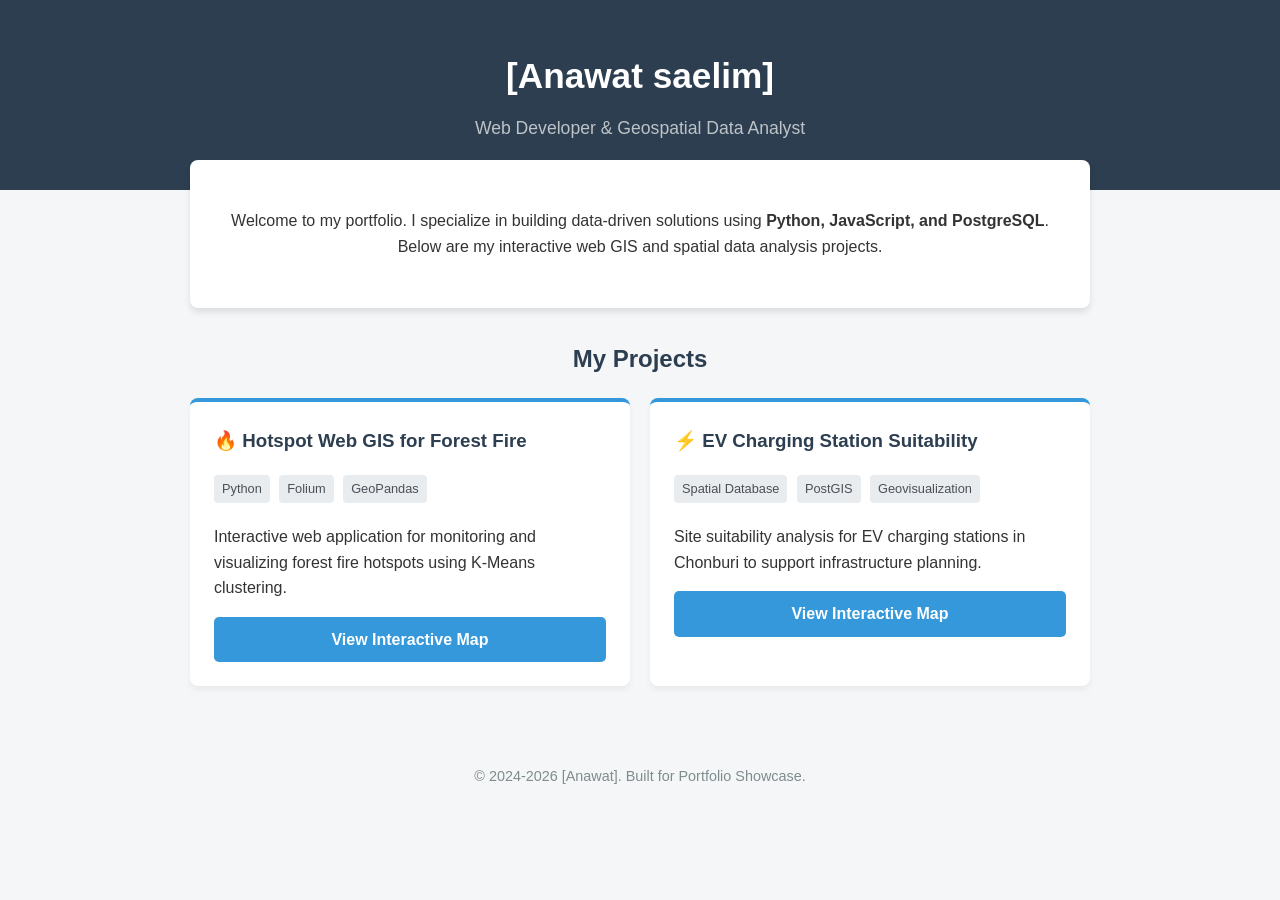
==== index.html @ 367f0023 "Update index.html" ====
<!DOCTYPE html>
<html lang="en">
<head>
    <meta charset="UTF-8">
    <meta name="viewport" content="width=device-width, initial-scale=1.0">
    <title>My Portfolio - GIS & Web Developer</title>
    <style>
        :root {
            --primary: #2c3e50;
            --secondary: #3498db;
            --bg-color: #f4f6f8;
            --text-color: #333;
        }
        body {
            font-family: 'Segoe UI', Tahoma, Geneva, Verdana, sans-serif;
            background-color: var(--bg-color);
            color: var(--text-color);
            margin: 0;
            padding: 0;
            line-height: 1.6;
        }
        header {
            background-color: var(--primary);
            color: white;
            text-align: center;
            padding: 3rem 1rem;
        }
        header h1 { margin: 0; font-size: 2.2rem; }
        header p { margin: 10px 0 0; font-size: 1.1rem; color: #bdc3c7; }
        .container {
            max-width: 900px;
            margin: -30px auto 2rem;
            padding: 0 1rem;
        }
        .profile-card {
            background: white;
            padding: 2rem;
            border-radius: 8px;
            box-shadow: 0 4px 6px rgba(0,0,0,0.1);
            text-align: center;
            margin-bottom: 2rem;
        }
        h2 { text-align: center; color: var(--primary); }
        .projects-grid {
            display: grid;
            grid-template-columns: repeat(auto-fit, minmax(300px, 1fr));
            gap: 20px;
        }
        .project-card {
            background: white;
            border-radius: 8px;
            padding: 1.5rem;
            box-shadow: 0 4px 6px rgba(0,0,0,0.05);
            transition: transform 0.3s ease;
            border-top: 4px solid var(--secondary);
        }
        .project-card:hover {
            transform: translateY(-5px);
            box-shadow: 0 8px 15px rgba(0,0,0,0.1);
        }
        .project-card h3 { margin-top: 0; color: var(--primary); }
        .tags { margin: 10px 0 15px; }
        .tag {
            background: #e9ecef;
            padding: 4px 8px;
            border-radius: 4px;
            font-size: 0.8rem;
            margin-right: 5px;
            color: #495057;
            display: inline-block;
            margin-bottom: 5px;
        }
        .btn {
            display: block;
            text-align: center;
            padding: 10px 20px;
            background-color: var(--secondary);
            color: white;
            text-decoration: none;
            border-radius: 5px;
            font-weight: bold;
            transition: background 0.3s;
        }
        .btn:hover { background-color: #2980b9; }
        footer {
            text-align: center;
            padding: 2rem;
            color: #7f8c8d;
            font-size: 0.9rem;
        }
    </style>
</head>
<body>

    <header>
        <h1>[Anawat saelim]</h1>
        <p>Web Developer & Geospatial Data Analyst</p>
    </header>

    <div class="container">
        <div class="profile-card">
            <p>Welcome to my portfolio. I specialize in building data-driven solutions using <strong>Python, JavaScript, and PostgreSQL</strong>. Below are my interactive web GIS and spatial data analysis projects.</p>
        </div>

        <h2>My Projects</h2>
        
        <div class="projects-grid">
            
            <div class="project-card">
                <h3>🔥 Hotspot Web GIS for Forest Fire</h3>
                <div class="tags">
                    <span class="tag">Python</span>
                    <span class="tag">Folium</span>
                    <span class="tag">GeoPandas</span>
                </div>
                <p>Interactive web application for monitoring and visualizing forest fire hotspots using K-Means clustering.</p>
                <a href="Fire_Forest/index.html" class="btn">View Interactive Map</a>
            </div>

            <div class="project-card">
                <h3>⚡ EV Charging Station Suitability</h3>
                <div class="tags">
                    <span class="tag">Spatial Database</span>
                    <span class="tag">PostGIS</span>
                    <span class="tag">Geovisualization</span>
                </div>
                <p>Site suitability analysis for EV charging stations in Chonburi to support infrastructure planning.</p>
                <a href="EV_Station/index.html" class="btn">View Interactive Map</a>
            </div>

        </div>
    </div>

    <footer>
        <p>&copy; 2024-2026 [Anawat]. Built for Portfolio Showcase.</p>
    </footer>

</body>
</html>
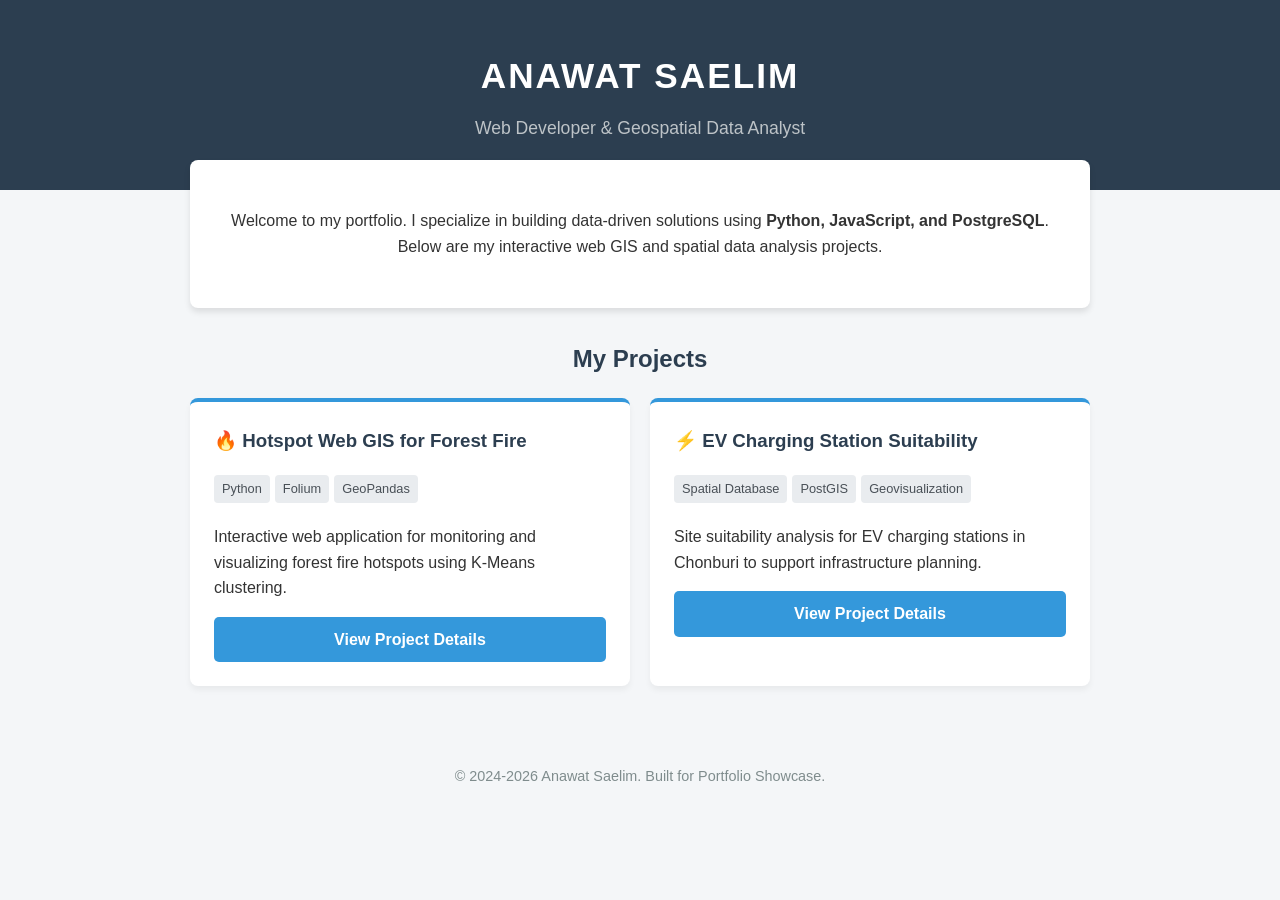
==== commit 49ed99c3: "Update index.html" ====
--- a/index.html
+++ b/index.html
@@ -3,97 +3,31 @@
 <head>
     <meta charset="UTF-8">
     <meta name="viewport" content="width=device-width, initial-scale=1.0">
-    <title>My Portfolio - GIS & Web Developer</title>
+    <title>Portfolio - Anawat Saelim</title>
     <style>
-        :root {
-            --primary: #2c3e50;
-            --secondary: #3498db;
-            --bg-color: #f4f6f8;
-            --text-color: #333;
-        }
-        body {
-            font-family: 'Segoe UI', Tahoma, Geneva, Verdana, sans-serif;
-            background-color: var(--bg-color);
-            color: var(--text-color);
-            margin: 0;
-            padding: 0;
-            line-height: 1.6;
-        }
-        header {
-            background-color: var(--primary);
-            color: white;
-            text-align: center;
-            padding: 3rem 1rem;
-        }
-        header h1 { margin: 0; font-size: 2.2rem; }
+        :root { --primary: #2c3e50; --secondary: #3498db; --bg-color: #f4f6f8; --text-color: #333; }
+        body { font-family: 'Segoe UI', Tahoma, Geneva, Verdana, sans-serif; background-color: var(--bg-color); color: var(--text-color); margin: 0; padding: 0; line-height: 1.6; }
+        header { background-color: var(--primary); color: white; text-align: center; padding: 3rem 1rem; }
+        header h1 { margin: 0; font-size: 2.2rem; text-transform: uppercase; letter-spacing: 2px; }
         header p { margin: 10px 0 0; font-size: 1.1rem; color: #bdc3c7; }
-        .container {
-            max-width: 900px;
-            margin: -30px auto 2rem;
-            padding: 0 1rem;
-        }
-        .profile-card {
-            background: white;
-            padding: 2rem;
-            border-radius: 8px;
-            box-shadow: 0 4px 6px rgba(0,0,0,0.1);
-            text-align: center;
-            margin-bottom: 2rem;
-        }
+        .container { max-width: 900px; margin: -30px auto 2rem; padding: 0 1rem; }
+        .profile-card { background: white; padding: 2rem; border-radius: 8px; box-shadow: 0 4px 6px rgba(0,0,0,0.1); text-align: center; margin-bottom: 2rem; }
         h2 { text-align: center; color: var(--primary); }
-        .projects-grid {
-            display: grid;
-            grid-template-columns: repeat(auto-fit, minmax(300px, 1fr));
-            gap: 20px;
-        }
-        .project-card {
-            background: white;
-            border-radius: 8px;
-            padding: 1.5rem;
-            box-shadow: 0 4px 6px rgba(0,0,0,0.05);
-            transition: transform 0.3s ease;
-            border-top: 4px solid var(--secondary);
-        }
-        .project-card:hover {
-            transform: translateY(-5px);
-            box-shadow: 0 8px 15px rgba(0,0,0,0.1);
-        }
+        .projects-grid { display: grid; grid-template-columns: repeat(auto-fit, minmax(300px, 1fr)); gap: 20px; }
+        .project-card { background: white; border-radius: 8px; padding: 1.5rem; box-shadow: 0 4px 6px rgba(0,0,0,0.05); transition: transform 0.3s ease; border-top: 4px solid var(--secondary); }
+        .project-card:hover { transform: translateY(-5px); box-shadow: 0 8px 15px rgba(0,0,0,0.1); }
         .project-card h3 { margin-top: 0; color: var(--primary); }
         .tags { margin: 10px 0 15px; }
-        .tag {
-            background: #e9ecef;
-            padding: 4px 8px;
-            border-radius: 4px;
-            font-size: 0.8rem;
-            margin-right: 5px;
-            color: #495057;
-            display: inline-block;
-            margin-bottom: 5px;
-        }
-        .btn {
-            display: block;
-            text-align: center;
-            padding: 10px 20px;
-            background-color: var(--secondary);
-            color: white;
-            text-decoration: none;
-            border-radius: 5px;
-            font-weight: bold;
-            transition: background 0.3s;
-        }
+        .tag { background: #e9ecef; padding: 4px 8px; border-radius: 4px; font-size: 0.8rem; margin-right: 5px; color: #495057; display: inline-block; margin-bottom: 5px; }
+        .btn { display: block; text-align: center; padding: 10px 20px; background-color: var(--secondary); color: white; text-decoration: none; border-radius: 5px; font-weight: bold; transition: background 0.3s; }
         .btn:hover { background-color: #2980b9; }
-        footer {
-            text-align: center;
-            padding: 2rem;
-            color: #7f8c8d;
-            font-size: 0.9rem;
-        }
+        footer { text-align: center; padding: 2rem; color: #7f8c8d; font-size: 0.9rem; }
     </style>
 </head>
 <body>
 
     <header>
-        <h1>[Anawat saelim]</h1>
+        <h1>Anawat Saelim</h1>
         <p>Web Developer & Geospatial Data Analyst</p>
     </header>
 
@@ -105,34 +39,24 @@
         <h2>My Projects</h2>
         
         <div class="projects-grid">
-            
             <div class="project-card">
                 <h3>🔥 Hotspot Web GIS for Forest Fire</h3>
-                <div class="tags">
-                    <span class="tag">Python</span>
-                    <span class="tag">Folium</span>
-                    <span class="tag">GeoPandas</span>
-                </div>
+                <div class="tags"><span class="tag">Python</span><span class="tag">Folium</span><span class="tag">GeoPandas</span></div>
                 <p>Interactive web application for monitoring and visualizing forest fire hotspots using K-Means clustering.</p>
-                <a href="Fire_Forest/index.html" class="btn">View Interactive Map</a>
+                <a href="Fire_Forest/index.html" class="btn">View Project Details</a>
             </div>
 
             <div class="project-card">
                 <h3>⚡ EV Charging Station Suitability</h3>
-                <div class="tags">
-                    <span class="tag">Spatial Database</span>
-                    <span class="tag">PostGIS</span>
-                    <span class="tag">Geovisualization</span>
-                </div>
+                <div class="tags"><span class="tag">Spatial Database</span><span class="tag">PostGIS</span><span class="tag">Geovisualization</span></div>
                 <p>Site suitability analysis for EV charging stations in Chonburi to support infrastructure planning.</p>
-                <a href="EV_Station/index.html" class="btn">View Interactive Map</a>
+                <a href="EV_Station/index.html" class="btn">View Project Details</a>
             </div>
-
         </div>
     </div>
 
     <footer>
-        <p>&copy; 2024-2026 [Anawat]. Built for Portfolio Showcase.</p>
+        <p>&copy; 2024-2026 Anawat Saelim. Built for Portfolio Showcase.</p>
     </footer>
 
 </body>
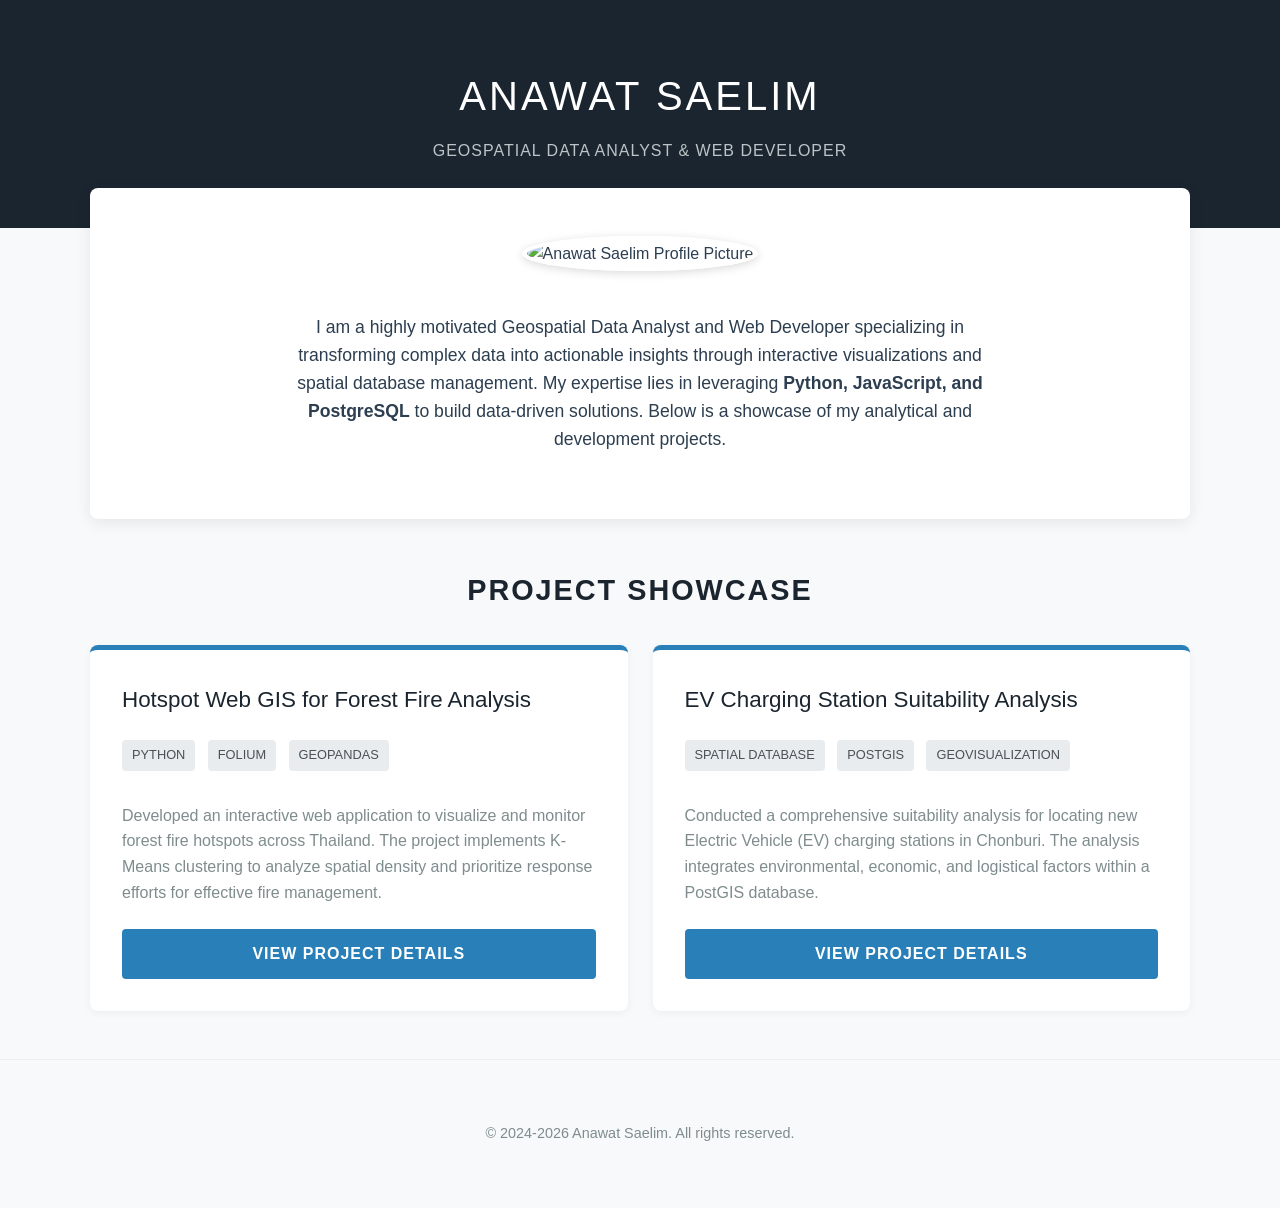
==== commit 5c1c778a: "Update index.html" ====
--- a/index.html
+++ b/index.html
@@ -3,60 +3,262 @@
 <head>
     <meta charset="UTF-8">
     <meta name="viewport" content="width=device-width, initial-scale=1.0">
-    <title>Portfolio - Anawat Saelim</title>
+    <title>Professional Portfolio - Anawat Saelim</title>
     <style>
-        :root { --primary: #2c3e50; --secondary: #3498db; --bg-color: #f4f6f8; --text-color: #333; }
-        body { font-family: 'Segoe UI', Tahoma, Geneva, Verdana, sans-serif; background-color: var(--bg-color); color: var(--text-color); margin: 0; padding: 0; line-height: 1.6; }
-        header { background-color: var(--primary); color: white; text-align: center; padding: 3rem 1rem; }
-        header h1 { margin: 0; font-size: 2.2rem; text-transform: uppercase; letter-spacing: 2px; }
-        header p { margin: 10px 0 0; font-size: 1.1rem; color: #bdc3c7; }
-        .container { max-width: 900px; margin: -30px auto 2rem; padding: 0 1rem; }
-        .profile-card { background: white; padding: 2rem; border-radius: 8px; box-shadow: 0 4px 6px rgba(0,0,0,0.1); text-align: center; margin-bottom: 2rem; }
-        h2 { text-align: center; color: var(--primary); }
-        .projects-grid { display: grid; grid-template-columns: repeat(auto-fit, minmax(300px, 1fr)); gap: 20px; }
-        .project-card { background: white; border-radius: 8px; padding: 1.5rem; box-shadow: 0 4px 6px rgba(0,0,0,0.05); transition: transform 0.3s ease; border-top: 4px solid var(--secondary); }
-        .project-card:hover { transform: translateY(-5px); box-shadow: 0 8px 15px rgba(0,0,0,0.1); }
-        .project-card h3 { margin-top: 0; color: var(--primary); }
-        .tags { margin: 10px 0 15px; }
-        .tag { background: #e9ecef; padding: 4px 8px; border-radius: 4px; font-size: 0.8rem; margin-right: 5px; color: #495057; display: inline-block; margin-bottom: 5px; }
-        .btn { display: block; text-align: center; padding: 10px 20px; background-color: var(--secondary); color: white; text-decoration: none; border-radius: 5px; font-weight: bold; transition: background 0.3s; }
-        .btn:hover { background-color: #2980b9; }
-        footer { text-align: center; padding: 2rem; color: #7f8c8d; font-size: 0.9rem; }
+        /* ตั้งค่าสีและรูปแบบพื้นฐานแบบทางการ */
+        :root {
+            --primary-dark: #1a252f; /* Navy/Dark Grey */
+            --primary-blue: #2980b9; /* Professional Blue */
+            --secondary-blue: #3498db;
+            --bg-color: #f8f9fa;
+            --text-main: #2c3e50;
+            --text-muted: #7f8c8d;
+            --card-bg: #ffffff;
+        }
+
+        body {
+            font-family: 'Helvetica Neue', Helvetica, Arial, sans-serif; /* Font ดูทางการกว่า */
+            background-color: var(--bg-color);
+            color: var(--text-main);
+            margin: 0;
+            padding: 0;
+            line-height: 1.6;
+        }
+
+        /* ส่วนหัวของเว็บ (Header) */
+        header {
+            background-color: var(--primary-dark);
+            color: white;
+            text-align: center;
+            padding: 4rem 1rem;
+        }
+
+        header h1 {
+            margin: 0;
+            font-size: 2.5rem;
+            text-transform: uppercase;
+            letter-spacing: 3px;
+            font-weight: 300; /* ดูเบาและหรูหรากว่า */
+        }
+
+        header p {
+            margin: 10px 0 0;
+            font-size: 1rem;
+            color: #bdc3c7;
+            text-transform: uppercase;
+            letter-spacing: 1px;
+        }
+
+        /* ส่วนเนื้อหาหลัก */
+        .container {
+            max-width: 1100px;
+            margin: -40px auto 3rem; /* ดึงขึ้นมาทับ Header นิดนึง */
+            padding: 0 2rem;
+        }
+
+        /* ส่วนแสดงรูปถ่ายและประวัติย่อ */
+        .profile-section {
+            background: var(--card-bg);
+            padding: 3rem;
+            border-radius: 8px;
+            box-shadow: 0 4px 15px rgba(0,0,0,0.08);
+            text-align: center;
+            margin-bottom: 3rem;
+        }
+
+        .profile-img {
+            width: 150px;
+            height: 150px;
+            border-radius: 50%; /* รูปวงกลม */
+            object-fit: cover;
+            border: 5px solid white;
+            box-shadow: 0 2px 10px rgba(0,0,0,0.15);
+            margin-bottom: 1.5rem;
+        }
+
+        .profile-summary {
+            max-width: 700px;
+            margin: 0 auto;
+            color: var(--text-main);
+            font-size: 1.1rem;
+        }
+
+        /* หัวข้อผลงาน */
+        .section-title {
+            text-align: center;
+            color: var(--primary-dark);
+            margin-bottom: 2rem;
+            text-transform: uppercase;
+            letter-spacing: 2px;
+            font-size: 1.8rem;
+        }
+
+        /* รูปแบบ Grid สำหรับโปรเจกต์ (ปรับให้เท่ากัน) */
+        .projects-grid {
+            display: grid;
+            grid-template-columns: repeat(auto-fit, minmax(350px, 1fr));
+            gap: 25px;
+        }
+
+        /* กล่องโปรเจกต์ (ปรับเป็น Flexbox เพื่อดันปุ่มไปด้านล่างสุดให้เท่ากัน) */
+        .project-card {
+            background: var(--card-bg);
+            border-radius: 8px;
+            padding: 2rem;
+            box-shadow: 0 2px 8px rgba(0,0,0,0.05);
+            transition: transform 0.3s ease, box-shadow 0.3s ease;
+            border-top: 5px solid var(--primary-blue);
+            display: flex;
+            flex-direction: column; /* จัดองค์ประกอบแบบแนวตั้ง */
+            justify-content: space-between; /* ดันองค์ประกอบสุดท้ายไปล่างสุด */
+            height: 100%; /* ให้ความสูงเต็มกรอบ Grid */
+            box-sizing: border-box;
+        }
+
+        .project-card:hover {
+            transform: translateY(-5px);
+            box-shadow: 0 8px 20px rgba(0,0,0,0.1);
+        }
+
+        .project-card h3 {
+            margin-top: 0;
+            color: var(--primary-dark);
+            font-size: 1.4rem;
+            font-weight: 500;
+        }
+
+        .project-description {
+            color: var(--text-muted);
+            margin-bottom: 1.5rem;
+            flex-grow: 1; /* ให้คำอธิบายกินพื้นที่ส่วนเกิน เพื่อดันปุ่มไปล่างสุด */
+        }
+
+        /* ป้าย Tag ทักษะ */
+        .tags {
+            margin: 0 0 1.5rem;
+        }
+
+        .tag {
+            background: #e9ecef;
+            padding: 5px 10px;
+            border-radius: 4px;
+            font-size: 0.8rem;
+            margin-right: 8px;
+            color: #495057;
+            display: inline-block;
+            margin-bottom: 8px;
+            text-transform: uppercase;
+        }
+
+        /* ปุ่มกดดูผลงาน (ปรับปรุงให้เท่ากัน) */
+        .btn-container {
+            width: 100%;
+            margin-top: auto; /* ดันปุ่มไปด้านล่างสุดของ Card */
+        }
+
+        .btn {
+            display: block; /* เป็น Block Level เพื่อให้กินพื้นที่เต็มความกว้าง container */
+            width: 100%; /* กำหนดความกว้างเต็ม 100% */
+            box-sizing: border-box; /* สำคัญมาก: ให้ padding รวมอยู่ใน width */
+            text-align: center;
+            padding: 12px 20px;
+            background-color: var(--primary-blue);
+            color: white;
+            text-decoration: none;
+            border-radius: 4px;
+            font-weight: bold;
+            transition: background 0.3s;
+            text-transform: uppercase;
+            letter-spacing: 1px;
+            border: none;
+        }
+
+        .btn:hover {
+            background-color: var(--primary-dark);
+        }
+
+        /* ส่วนท้าย (Footer) */
+        footer {
+            text-align: center;
+            padding: 3rem;
+            color: var(--text-muted);
+            font-size: 0.9rem;
+            border-top: 1px solid #eee;
+            margin-top: 2rem;
+        }
+
+        /* รองรับมือถือ */
+        @media (max-width: 768px) {
+            .projects-grid {
+                grid-template-columns: 1fr;
+            }
+            .container {
+                padding: 0 1rem;
+            }
+        }
     </style>
 </head>
 <body>
 
     <header>
-        <h1>Anawat Saelim</h1>
-        <p>Web Developer & Geospatial Data Analyst</p>
+        <h1>ANAWAT SAELIM</h1>
+        <p>Geospatial Data Analyst & Web Developer</p>
     </header>
 
     <div class="container">
-        <div class="profile-card">
-            <p>Welcome to my portfolio. I specialize in building data-driven solutions using <strong>Python, JavaScript, and PostgreSQL</strong>. Below are my interactive web GIS and spatial data analysis projects.</p>
+        
+        <div class="profile-section">
+            <img src="profile.jpg" alt="Anawat Saelim Profile Picture" class="profile-img">
+            <div class="profile-summary">
+                <p>
+                    I am a highly motivated Geospatial Data Analyst and Web Developer specializing in transforming complex data into actionable insights through interactive visualizations and spatial database management. My expertise lies in leveraging <strong>Python, JavaScript, and PostgreSQL</strong> to build data-driven solutions. Below is a showcase of my analytical and development projects.
+                </p>
+            </div>
         </div>
 
-        <h2>My Projects</h2>
+        <h2 class="section-title">PROJECT SHOWCASE</h2>
         
         <div class="projects-grid">
+            
             <div class="project-card">
-                <h3>🔥 Hotspot Web GIS for Forest Fire</h3>
-                <div class="tags"><span class="tag">Python</span><span class="tag">Folium</span><span class="tag">GeoPandas</span></div>
-                <p>Interactive web application for monitoring and visualizing forest fire hotspots using K-Means clustering.</p>
-                <a href="Fire_Forest/index.html" class="btn">View Project Details</a>
+                <div>
+                    <h3>Hotspot Web GIS for Forest Fire Analysis</h3>
+                    <div class="tags">
+                        <span class="tag">Python</span>
+                        <span class="tag">Folium</span>
+                        <span class="tag">GeoPandas</span>
+                    </div>
+                    <p class="project-description">
+                        Developed an interactive web application to visualize and monitor forest fire hotspots across Thailand. The project implements K-Means clustering to analyze spatial density and prioritize response efforts for effective fire management.
+                    </p>
+                </div>
+                <div class="btn-container">
+                    <a href="Fire_Forest/index.html" class="btn">View Project Details</a>
+                </div>
             </div>
 
             <div class="project-card">
-                <h3>⚡ EV Charging Station Suitability</h3>
-                <div class="tags"><span class="tag">Spatial Database</span><span class="tag">PostGIS</span><span class="tag">Geovisualization</span></div>
-                <p>Site suitability analysis for EV charging stations in Chonburi to support infrastructure planning.</p>
-                <a href="EV_Station/index.html" class="btn">View Project Details</a>
+                <div>
+                    <h3>EV Charging Station Suitability Analysis</h3>
+                    <div class="tags">
+                        <span class="tag">Spatial Database</span>
+                        <span class="tag">PostGIS</span>
+                        <span class="tag">Geovisualization</span>
+                    </div>
+                    <p class="project-description">
+                        Conducted a comprehensive suitability analysis for locating new Electric Vehicle (EV) charging stations in Chonburi. The analysis integrates environmental, economic, and logistical factors within a PostGIS database.
+                    </p>
+                </div>
+                <div class="btn-container">
+                    <a href="EV_Station/index.html" class="btn">View Project Details</a>
+                </div>
             </div>
+
         </div>
     </div>
 
     <footer>
-        <p>&copy; 2024-2026 Anawat Saelim. Built for Portfolio Showcase.</p>
+        <p>&copy; 2024-2026 Anawat Saelim. All rights reserved.</p>
     </footer>
 
 </body>
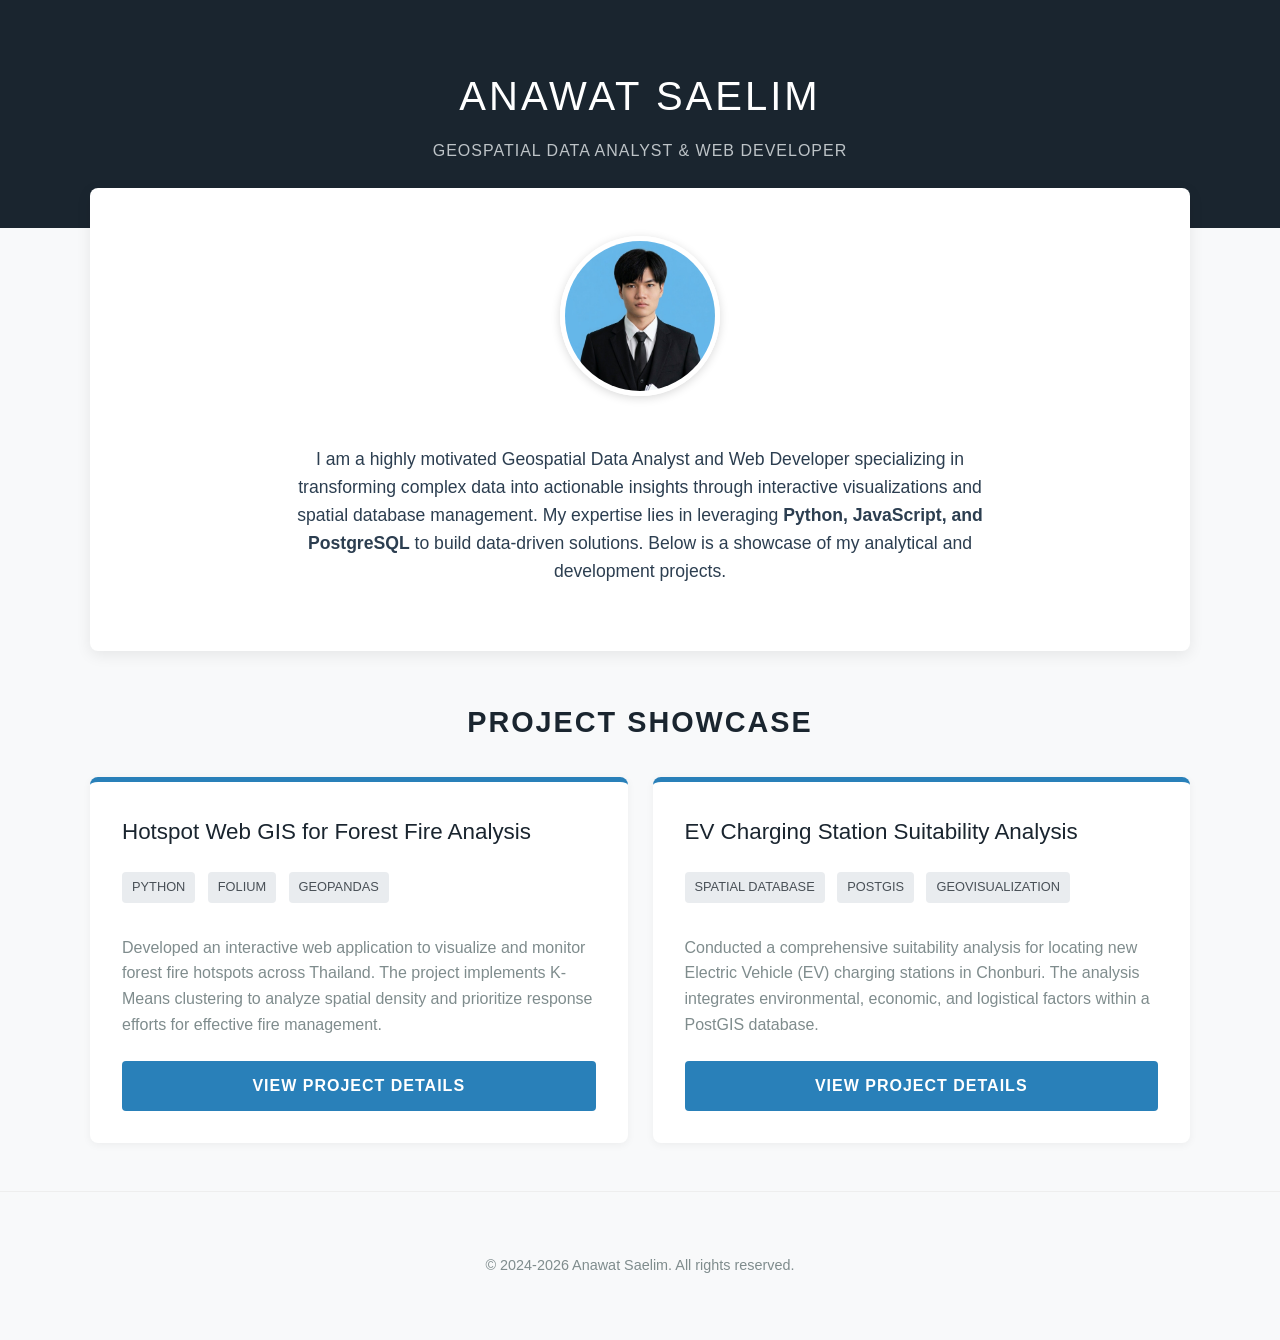
==== commit 8ea7e462: "Update index.html" ====
--- a/index.html
+++ b/index.html
@@ -3,12 +3,11 @@
 <head>
     <meta charset="UTF-8">
     <meta name="viewport" content="width=device-width, initial-scale=1.0">
-    <title>Professional Portfolio - Anawat Saelim</title>
+    <title>Portfolio - Anawat Saelim</title>
     <style>
-        /* ตั้งค่าสีและรูปแบบพื้นฐานแบบทางการ */
         :root {
-            --primary-dark: #1a252f; /* Navy/Dark Grey */
-            --primary-blue: #2980b9; /* Professional Blue */
+            --primary-dark: #1a252f;
+            --primary-blue: #2980b9;
             --secondary-blue: #3498db;
             --bg-color: #f8f9fa;
             --text-main: #2c3e50;
@@ -17,7 +16,7 @@
         }
 
         body {
-            font-family: 'Helvetica Neue', Helvetica, Arial, sans-serif; /* Font ดูทางการกว่า */
+            font-family: 'Helvetica Neue', Helvetica, Arial, sans-serif;
             background-color: var(--bg-color);
             color: var(--text-main);
             margin: 0;
@@ -25,7 +24,6 @@
             line-height: 1.6;
         }
 
-        /* ส่วนหัวของเว็บ (Header) */
         header {
             background-color: var(--primary-dark);
             color: white;
@@ -38,7 +36,7 @@
             font-size: 2.5rem;
             text-transform: uppercase;
             letter-spacing: 3px;
-            font-weight: 300; /* ดูเบาและหรูหรากว่า */
+            font-weight: 300;
         }
 
         header p {
@@ -49,14 +47,12 @@
             letter-spacing: 1px;
         }
 
-        /* ส่วนเนื้อหาหลัก */
         .container {
             max-width: 1100px;
-            margin: -40px auto 3rem; /* ดึงขึ้นมาทับ Header นิดนึง */
+            margin: -40px auto 3rem;
             padding: 0 2rem;
         }
 
-        /* ส่วนแสดงรูปถ่ายและประวัติย่อ */
         .profile-section {
             background: var(--card-bg);
             padding: 3rem;
@@ -69,8 +65,10 @@
         .profile-img {
             width: 150px;
             height: 150px;
-            border-radius: 50%; /* รูปวงกลม */
+            border-radius: 50%;
             object-fit: cover;
+            /* เพิ่มคำสั่งนี้เพื่อดันรูปขึ้น โฟกัสแค่หน้าถึงหน้าอก */
+            object-position: 50% 10%; 
             border: 5px solid white;
             box-shadow: 0 2px 10px rgba(0,0,0,0.15);
             margin-bottom: 1.5rem;
@@ -83,7 +81,6 @@
             font-size: 1.1rem;
         }
 
-        /* หัวข้อผลงาน */
         .section-title {
             text-align: center;
             color: var(--primary-dark);
@@ -93,14 +90,12 @@
             font-size: 1.8rem;
         }
 
-        /* รูปแบบ Grid สำหรับโปรเจกต์ (ปรับให้เท่ากัน) */
         .projects-grid {
             display: grid;
             grid-template-columns: repeat(auto-fit, minmax(350px, 1fr));
             gap: 25px;
         }
 
-        /* กล่องโปรเจกต์ (ปรับเป็น Flexbox เพื่อดันปุ่มไปด้านล่างสุดให้เท่ากัน) */
         .project-card {
             background: var(--card-bg);
             border-radius: 8px;
@@ -109,9 +104,9 @@
             transition: transform 0.3s ease, box-shadow 0.3s ease;
             border-top: 5px solid var(--primary-blue);
             display: flex;
-            flex-direction: column; /* จัดองค์ประกอบแบบแนวตั้ง */
-            justify-content: space-between; /* ดันองค์ประกอบสุดท้ายไปล่างสุด */
-            height: 100%; /* ให้ความสูงเต็มกรอบ Grid */
+            flex-direction: column;
+            justify-content: space-between;
+            height: 100%;
             box-sizing: border-box;
         }
 
@@ -130,10 +125,9 @@
         .project-description {
             color: var(--text-muted);
             margin-bottom: 1.5rem;
-            flex-grow: 1; /* ให้คำอธิบายกินพื้นที่ส่วนเกิน เพื่อดันปุ่มไปล่างสุด */
-        }
-
-        /* ป้าย Tag ทักษะ */
+            flex-grow: 1;
+        }
+
         .tags {
             margin: 0 0 1.5rem;
         }
@@ -150,16 +144,15 @@
             text-transform: uppercase;
         }
 
-        /* ปุ่มกดดูผลงาน (ปรับปรุงให้เท่ากัน) */
         .btn-container {
             width: 100%;
-            margin-top: auto; /* ดันปุ่มไปด้านล่างสุดของ Card */
+            margin-top: auto;
         }
 
         .btn {
-            display: block; /* เป็น Block Level เพื่อให้กินพื้นที่เต็มความกว้าง container */
-            width: 100%; /* กำหนดความกว้างเต็ม 100% */
-            box-sizing: border-box; /* สำคัญมาก: ให้ padding รวมอยู่ใน width */
+            display: block;
+            width: 100%;
+            box-sizing: border-box;
             text-align: center;
             padding: 12px 20px;
             background-color: var(--primary-blue);
@@ -177,7 +170,6 @@
             background-color: var(--primary-dark);
         }
 
-        /* ส่วนท้าย (Footer) */
         footer {
             text-align: center;
             padding: 3rem;
@@ -187,7 +179,6 @@
             margin-top: 2rem;
         }
 
-        /* รองรับมือถือ */
         @media (max-width: 768px) {
             .projects-grid {
                 grid-template-columns: 1fr;
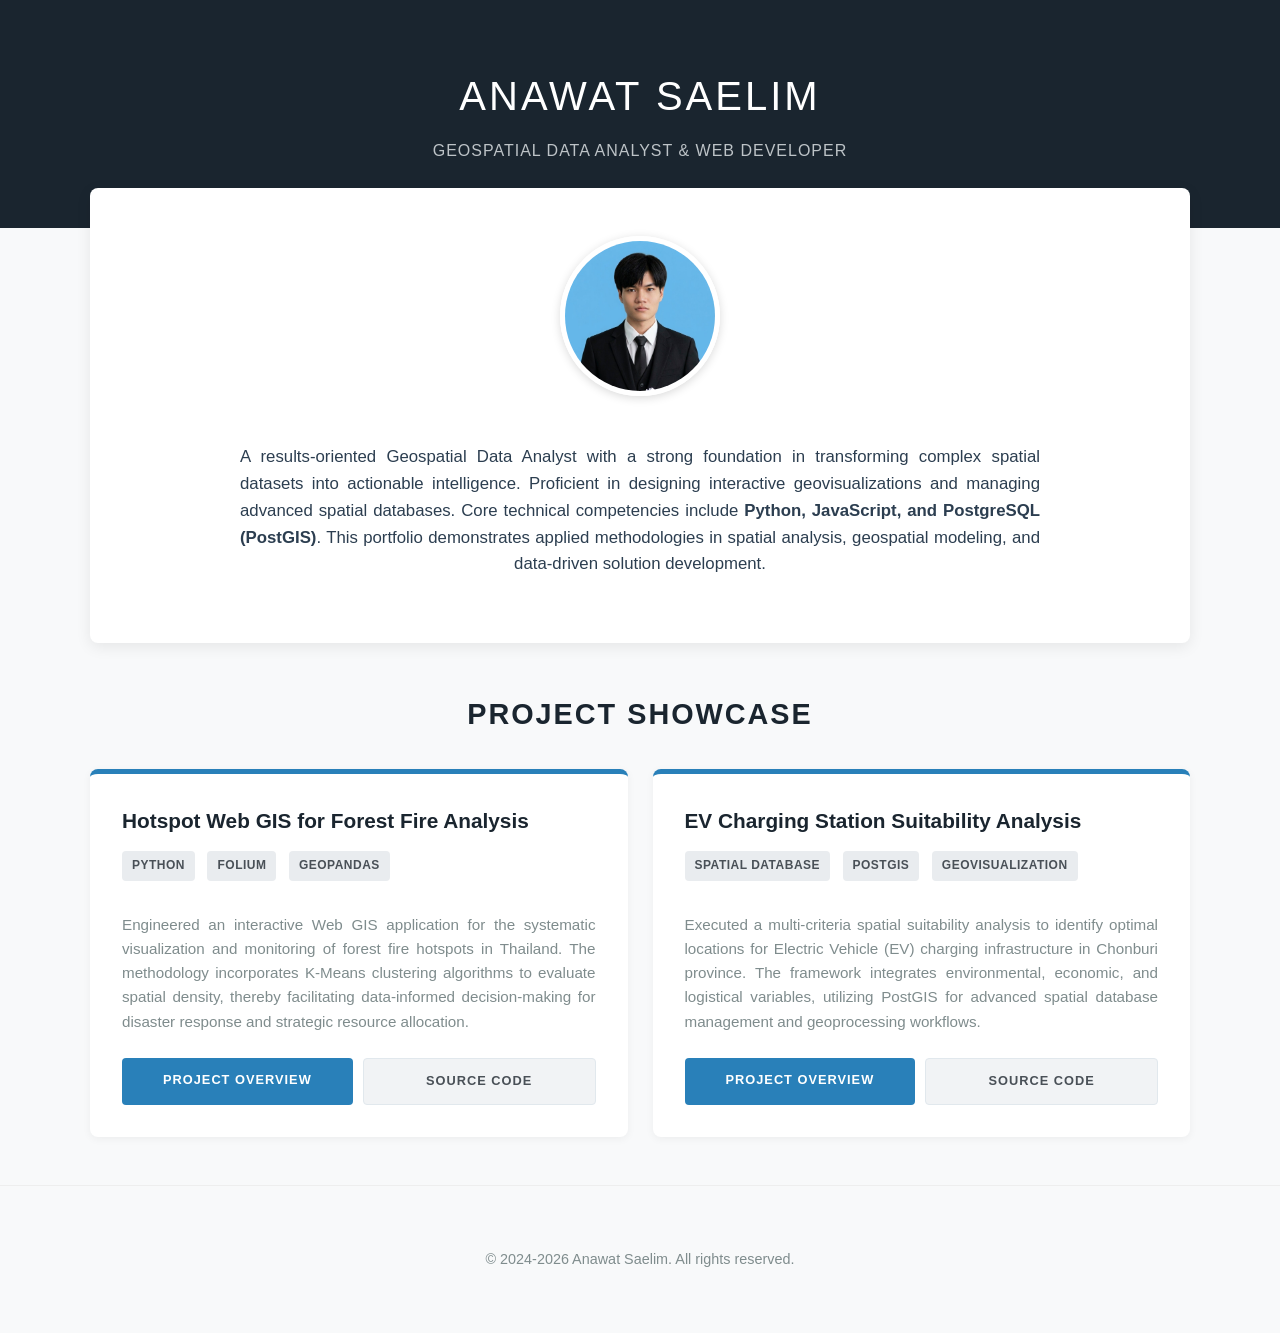
==== commit c53c486f: "Update index.html" ====
--- a/index.html
+++ b/index.html
@@ -13,6 +13,7 @@
             --text-main: #2c3e50;
             --text-muted: #7f8c8d;
             --card-bg: #ffffff;
+            --border-color: #e1e8ed;
         }
 
         body {
@@ -67,18 +68,20 @@
             height: 150px;
             border-radius: 50%;
             object-fit: cover;
-            /* เพิ่มคำสั่งนี้เพื่อดันรูปขึ้น โฟกัสแค่หน้าถึงหน้าอก */
-            object-position: 50% 10%; 
+            /* --- แก้ไขตรงนี้: เขยิบรูปขึ้นสูงอีกนิด (เห็นหน้าถึงอกชัดขึ้น) --- */
+            object-position: 50% 2%; 
             border: 5px solid white;
             box-shadow: 0 2px 10px rgba(0,0,0,0.15);
             margin-bottom: 1.5rem;
         }
 
         .profile-summary {
-            max-width: 700px;
+            max-width: 800px;
             margin: 0 auto;
             color: var(--text-main);
-            font-size: 1.1rem;
+            font-size: 1.05rem;
+            text-align: justify;
+            text-align-last: center;
         }
 
         .section-title {
@@ -118,14 +121,18 @@
         .project-card h3 {
             margin-top: 0;
             color: var(--primary-dark);
-            font-size: 1.4rem;
-            font-weight: 500;
+            font-size: 1.3rem;
+            font-weight: 600;
+            line-height: 1.4;
+            margin-bottom: 1rem;
         }
 
         .project-description {
             color: var(--text-muted);
             margin-bottom: 1.5rem;
             flex-grow: 1;
+            font-size: 0.95rem;
+            text-align: justify;
         }
 
         .tags {
@@ -136,38 +143,58 @@
             background: #e9ecef;
             padding: 5px 10px;
             border-radius: 4px;
-            font-size: 0.8rem;
+            font-size: 0.75rem;
             margin-right: 8px;
             color: #495057;
             display: inline-block;
             margin-bottom: 8px;
             text-transform: uppercase;
-        }
-
+            letter-spacing: 0.5px;
+            font-weight: bold;
+        }
+
+        /* --- แก้ไขส่วนปุ่ม: จัดวางแบบ Flex คู่กัน --- */
         .btn-container {
             width: 100%;
             margin-top: auto;
+            display: flex;
+            gap: 10px; /* ระยะห่างระหว่างปุ่ม */
         }
 
         .btn {
+            flex: 1; /* ให้ทั้งสองปุ่มแชร์พื้นที่เท่ากันเป๊ะ */
             display: block;
-            width: 100%;
-            box-sizing: border-box;
-            text-align: center;
-            padding: 12px 20px;
-            background-color: var(--primary-blue);
-            color: white;
+            text-align: center;
+            padding: 12px 10px; /* ปรับ Padding นิดหน่อยให้พอดีตัวหนังสือ */
             text-decoration: none;
             border-radius: 4px;
             font-weight: bold;
             transition: background 0.3s;
             text-transform: uppercase;
             letter-spacing: 1px;
+            font-size: 0.8rem; /* ลดขนาดฟอนต์นิดนึงเพื่อให้ใส่สองปุ่มคู่กันได้พอดี */
             border: none;
-        }
-
-        .btn:hover {
+            box-sizing: border-box;
+        }
+
+        /* สีปุ่ม Details (น้ำเงินหลัก) */
+        .btn-details {
+            background-color: var(--primary-blue);
+            color: white;
+        }
+        .btn-details:hover {
             background-color: var(--primary-dark);
+        }
+
+        /* สีปุ่ม Source Code (เทา/ขาว ดูเป็นทางการ) */
+        .btn-source {
+            background-color: #f1f3f5;
+            color: #495057;
+            border: 1px solid var(--border-color);
+        }
+        .btn-source:hover {
+            background-color: #e9ecef;
+            color: #212529;
         }
 
         footer {
@@ -186,6 +213,9 @@
             .container {
                 padding: 0 1rem;
             }
+            .btn-container {
+                flex-direction: column; /* บนมือถือให้ปุ่มเรียงต่อกันแนวดิ่ง */
+            }
         }
     </style>
 </head>
@@ -202,7 +232,7 @@
             <img src="profile.jpg" alt="Anawat Saelim Profile Picture" class="profile-img">
             <div class="profile-summary">
                 <p>
-                    I am a highly motivated Geospatial Data Analyst and Web Developer specializing in transforming complex data into actionable insights through interactive visualizations and spatial database management. My expertise lies in leveraging <strong>Python, JavaScript, and PostgreSQL</strong> to build data-driven solutions. Below is a showcase of my analytical and development projects.
+                    A results-oriented Geospatial Data Analyst with a strong foundation in transforming complex spatial datasets into actionable intelligence. Proficient in designing interactive geovisualizations and managing advanced spatial databases. Core technical competencies include <strong>Python, JavaScript, and PostgreSQL (PostGIS)</strong>. This portfolio demonstrates applied methodologies in spatial analysis, geospatial modeling, and data-driven solution development.
                 </p>
             </div>
         </div>
@@ -220,11 +250,12 @@
                         <span class="tag">GeoPandas</span>
                     </div>
                     <p class="project-description">
-                        Developed an interactive web application to visualize and monitor forest fire hotspots across Thailand. The project implements K-Means clustering to analyze spatial density and prioritize response efforts for effective fire management.
+                        Engineered an interactive Web GIS application for the systematic visualization and monitoring of forest fire hotspots in Thailand. The methodology incorporates K-Means clustering algorithms to evaluate spatial density, thereby facilitating data-informed decision-making for disaster response and strategic resource allocation.
                     </p>
                 </div>
                 <div class="btn-container">
-                    <a href="Fire_Forest/index.html" class="btn">View Project Details</a>
+                    <a href="Fire_Forest/index.html" class="btn btn-details">Project Overview</a>
+                    <a href="https://github.com/bosss3113/Portfolio/tree/main/Fire_Forest" target="_blank" class="btn btn-source">Source Code</a>
                 </div>
             </div>
 
@@ -237,11 +268,12 @@
                         <span class="tag">Geovisualization</span>
                     </div>
                     <p class="project-description">
-                        Conducted a comprehensive suitability analysis for locating new Electric Vehicle (EV) charging stations in Chonburi. The analysis integrates environmental, economic, and logistical factors within a PostGIS database.
+                        Executed a multi-criteria spatial suitability analysis to identify optimal locations for Electric Vehicle (EV) charging infrastructure in Chonburi province. The framework integrates environmental, economic, and logistical variables, utilizing PostGIS for advanced spatial database management and geoprocessing workflows.
                     </p>
                 </div>
                 <div class="btn-container">
-                    <a href="EV_Station/index.html" class="btn">View Project Details</a>
+                    <a href="EV_Station/index.html" class="btn btn-details">Project Overview</a>
+                    <a href="https://github.com/bosss3113/Portfolio/tree/main/EV_Station" target="_blank" class="btn btn-source">Source Code</a>
                 </div>
             </div>
 
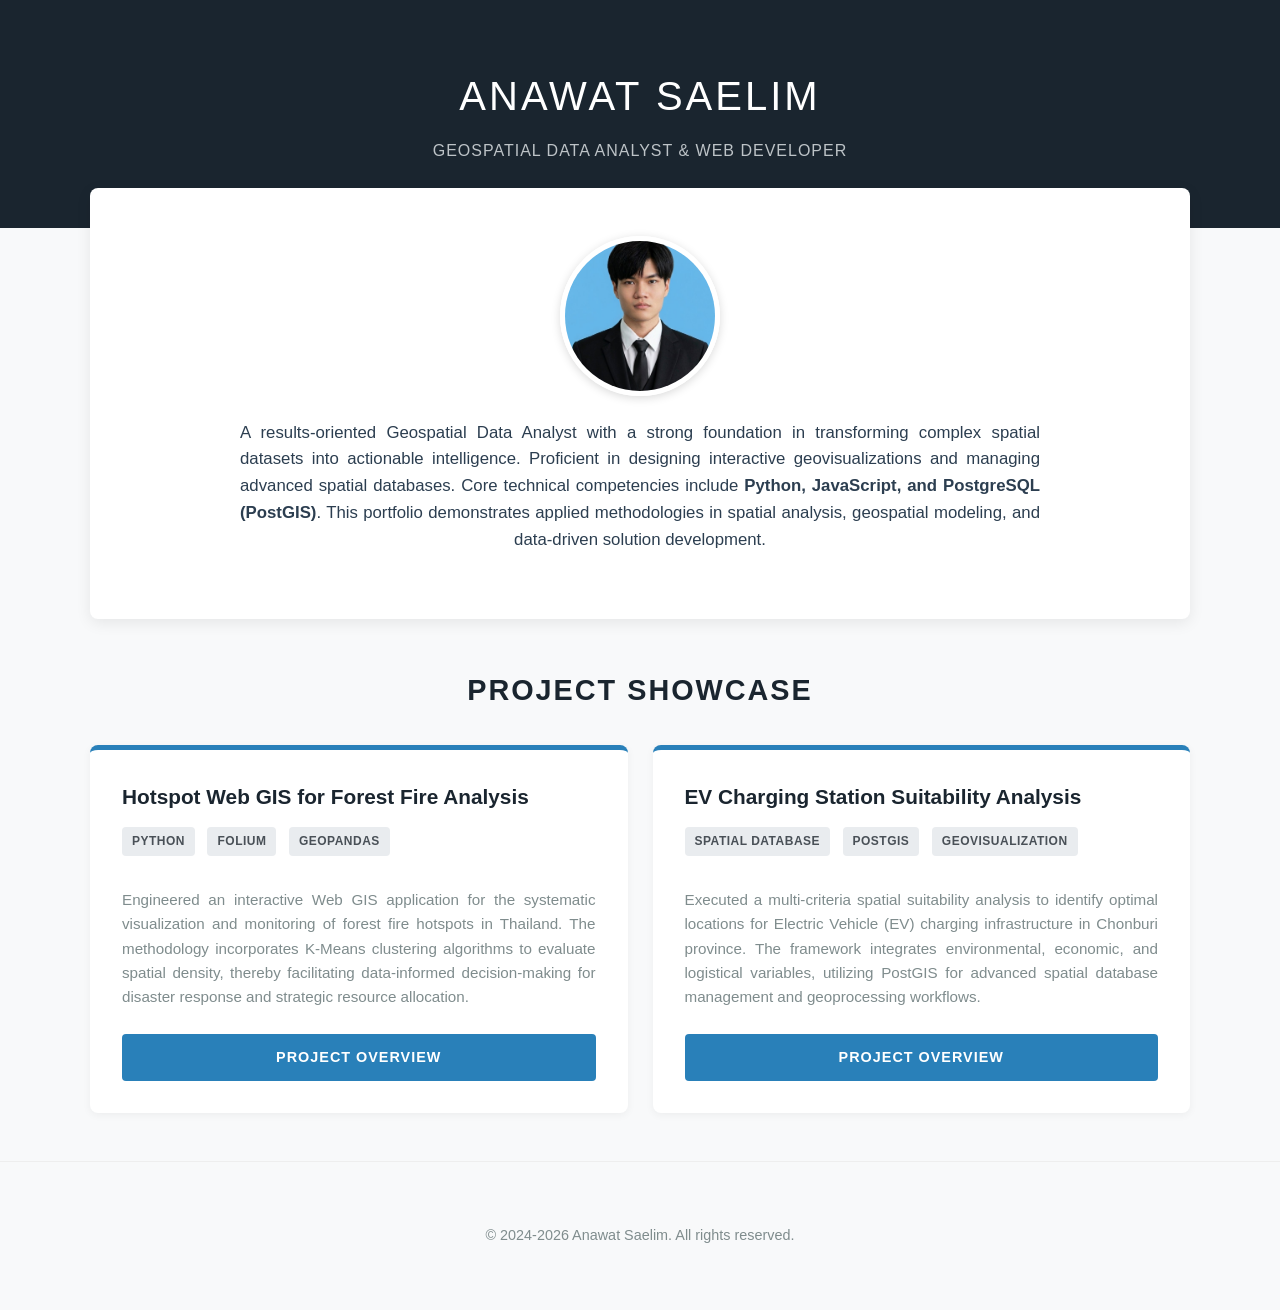
==== commit 25f12c76: "Update index.html" ====
--- a/index.html
+++ b/index.html
@@ -63,16 +63,23 @@
             margin-bottom: 3rem;
         }
 
-        .profile-img {
+        /* --- ปรับแต่งรูปโปรไฟล์ (ซูมเข้านิดหน่อย) --- */
+        .profile-img-container {
             width: 150px;
             height: 150px;
+            margin: 0 auto 1.5rem;
             border-radius: 50%;
-            object-fit: cover;
-            /* --- แก้ไขตรงนี้: เขยิบรูปขึ้นสูงอีกนิด (เห็นหน้าถึงอกชัดขึ้น) --- */
-            object-position: 50% 2%; 
+            overflow: hidden; /* บังคับให้รูปที่ซูมไม่ล้นขอบวงกลม */
             border: 5px solid white;
             box-shadow: 0 2px 10px rgba(0,0,0,0.15);
-            margin-bottom: 1.5rem;
+        }
+
+        .profile-img {
+            width: 100%;
+            height: 100%;
+            object-fit: cover;
+            object-position: 50% 5%; /* ดันขึ้นเพื่อให้เห็นหน้าถึงอก */
+            transform: scale(1.25); /* ซูมรูปเข้าไป 25% */
         }
 
         .profile-summary {
@@ -153,48 +160,31 @@
             font-weight: bold;
         }
 
-        /* --- แก้ไขส่วนปุ่ม: จัดวางแบบ Flex คู่กัน --- */
         .btn-container {
             width: 100%;
             margin-top: auto;
-            display: flex;
-            gap: 10px; /* ระยะห่างระหว่างปุ่ม */
         }
 
         .btn {
-            flex: 1; /* ให้ทั้งสองปุ่มแชร์พื้นที่เท่ากันเป๊ะ */
             display: block;
-            text-align: center;
-            padding: 12px 10px; /* ปรับ Padding นิดหน่อยให้พอดีตัวหนังสือ */
+            width: 100%; /* กลับมาเป็นเต็มความกว้าง */
+            text-align: center;
+            padding: 12px 20px;
+            background-color: var(--primary-blue);
+            color: white;
             text-decoration: none;
             border-radius: 4px;
             font-weight: bold;
             transition: background 0.3s;
             text-transform: uppercase;
             letter-spacing: 1px;
-            font-size: 0.8rem; /* ลดขนาดฟอนต์นิดนึงเพื่อให้ใส่สองปุ่มคู่กันได้พอดี */
+            font-size: 0.9rem;
             border: none;
             box-sizing: border-box;
         }
 
-        /* สีปุ่ม Details (น้ำเงินหลัก) */
-        .btn-details {
-            background-color: var(--primary-blue);
-            color: white;
-        }
-        .btn-details:hover {
+        .btn:hover {
             background-color: var(--primary-dark);
-        }
-
-        /* สีปุ่ม Source Code (เทา/ขาว ดูเป็นทางการ) */
-        .btn-source {
-            background-color: #f1f3f5;
-            color: #495057;
-            border: 1px solid var(--border-color);
-        }
-        .btn-source:hover {
-            background-color: #e9ecef;
-            color: #212529;
         }
 
         footer {
@@ -213,9 +203,6 @@
             .container {
                 padding: 0 1rem;
             }
-            .btn-container {
-                flex-direction: column; /* บนมือถือให้ปุ่มเรียงต่อกันแนวดิ่ง */
-            }
         }
     </style>
 </head>
@@ -229,7 +216,9 @@
     <div class="container">
         
         <div class="profile-section">
-            <img src="profile.jpg" alt="Anawat Saelim Profile Picture" class="profile-img">
+            <div class="profile-img-container">
+                <img src="profile.jpg" alt="Anawat Saelim Profile Picture" class="profile-img">
+            </div>
             <div class="profile-summary">
                 <p>
                     A results-oriented Geospatial Data Analyst with a strong foundation in transforming complex spatial datasets into actionable intelligence. Proficient in designing interactive geovisualizations and managing advanced spatial databases. Core technical competencies include <strong>Python, JavaScript, and PostgreSQL (PostGIS)</strong>. This portfolio demonstrates applied methodologies in spatial analysis, geospatial modeling, and data-driven solution development.
@@ -254,8 +243,7 @@
                     </p>
                 </div>
                 <div class="btn-container">
-                    <a href="Fire_Forest/index.html" class="btn btn-details">Project Overview</a>
-                    <a href="https://github.com/bosss3113/Portfolio/tree/main/Fire_Forest" target="_blank" class="btn btn-source">Source Code</a>
+                    <a href="Fire_Forest/index.html" class="btn">Project Overview</a>
                 </div>
             </div>
 
@@ -272,8 +260,7 @@
                     </p>
                 </div>
                 <div class="btn-container">
-                    <a href="EV_Station/index.html" class="btn btn-details">Project Overview</a>
-                    <a href="https://github.com/bosss3113/Portfolio/tree/main/EV_Station" target="_blank" class="btn btn-source">Source Code</a>
+                    <a href="EV_Station/index.html" class="btn">Project Overview</a>
                 </div>
             </div>
 
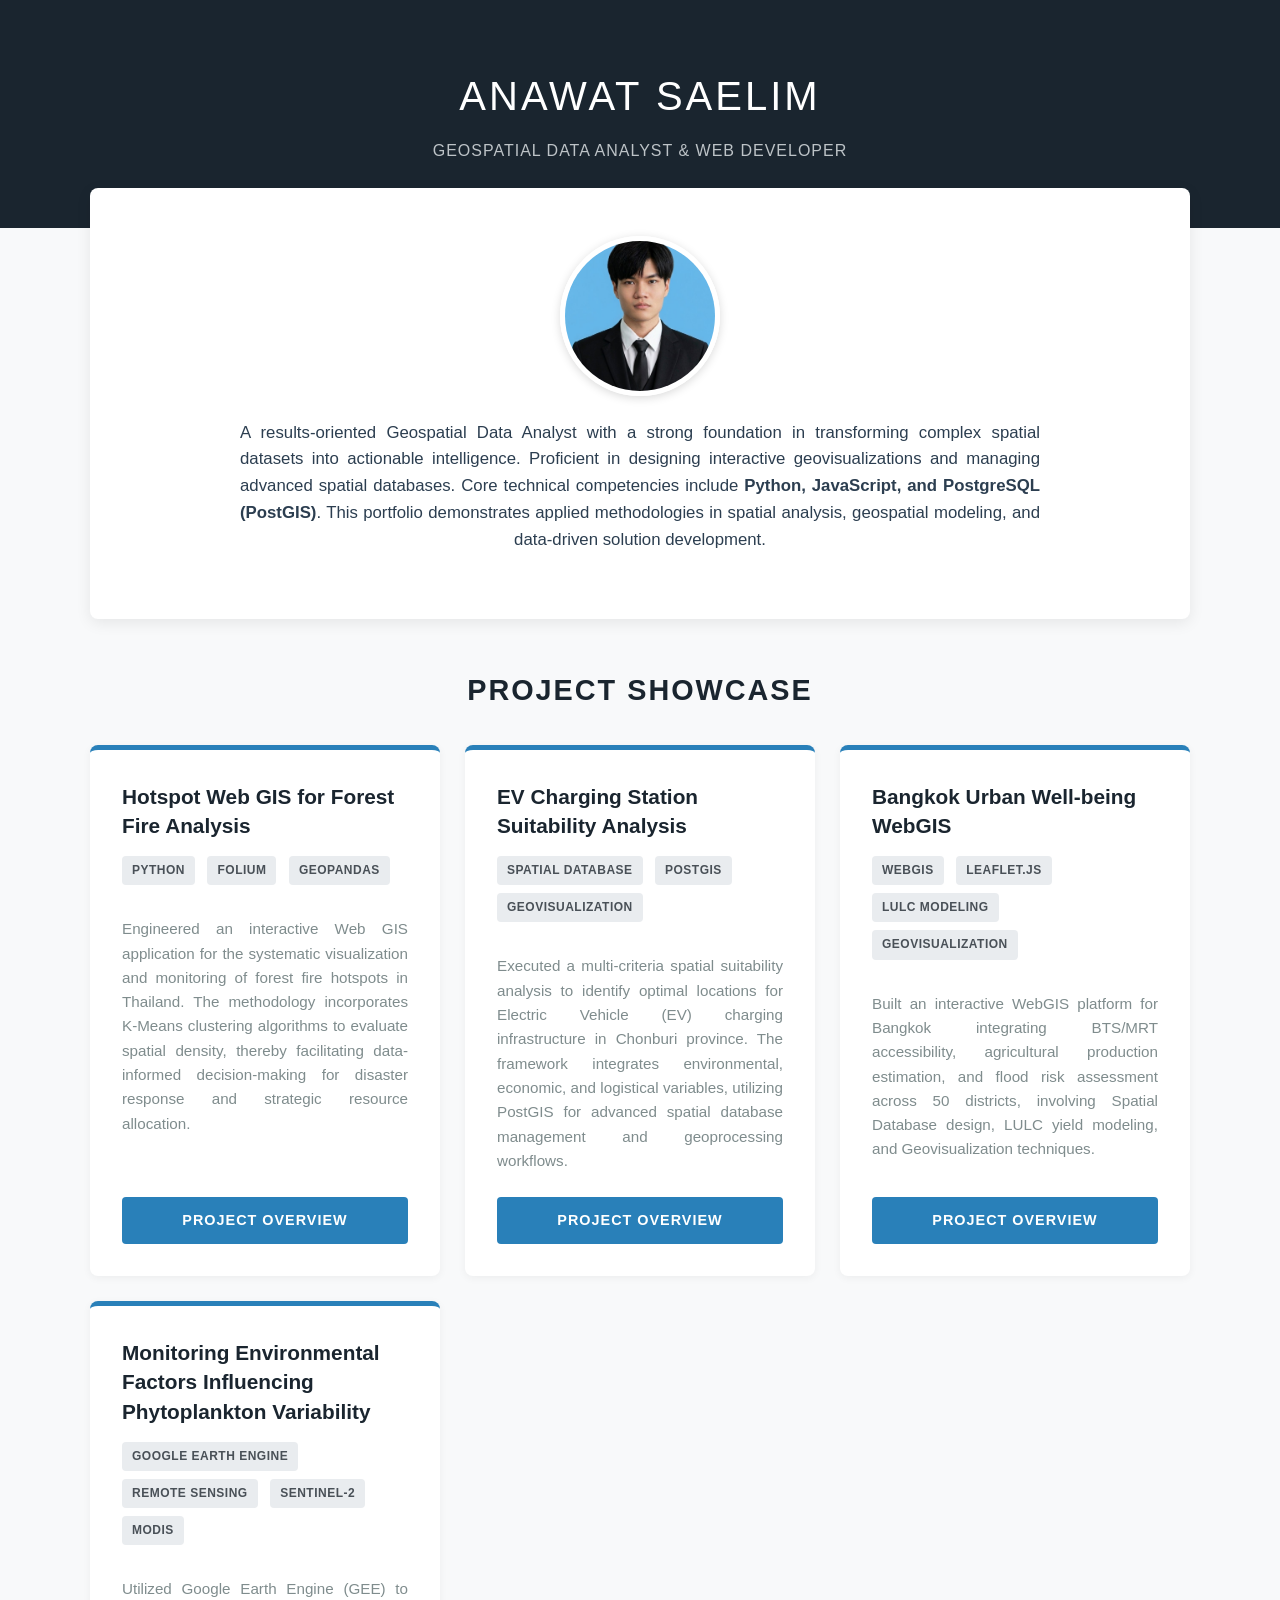
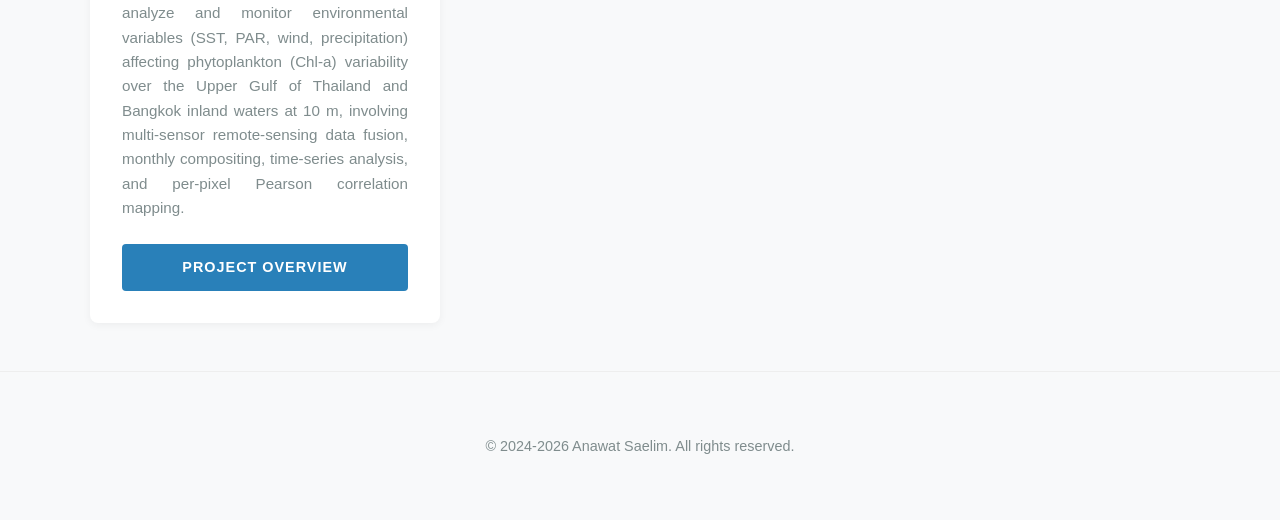
==== commit eec1636c: "Add files via upload" ====
--- a/index.html
+++ b/index.html
@@ -264,6 +264,42 @@
                 </div>
             </div>
 
+            <div class="project-card">
+                <div>
+                    <h3>Bangkok Urban Well-being WebGIS</h3>
+                    <div class="tags">
+                        <span class="tag">WebGIS</span>
+                        <span class="tag">Leaflet.js</span>
+                        <span class="tag">LULC Modeling</span>
+                        <span class="tag">Geovisualization</span>
+                    </div>
+                    <p class="project-description">
+                        Built an interactive WebGIS platform for Bangkok integrating BTS/MRT accessibility, agricultural production estimation, and flood risk assessment across 50 districts, involving Spatial Database design, LULC yield modeling, and Geovisualization techniques.
+                    </p>
+                </div>
+                <div class="btn-container">
+                    <a href="Bangkok_Wellbeing/index.html" class="btn">Project Overview</a>
+                </div>
+            </div>
+
+            <div class="project-card">
+                <div>
+                    <h3>Monitoring Environmental Factors Influencing Phytoplankton Variability</h3>
+                    <div class="tags">
+                        <span class="tag">Google Earth Engine</span>
+                        <span class="tag">Remote Sensing</span>
+                        <span class="tag">Sentinel-2</span>
+                        <span class="tag">MODIS</span>
+                    </div>
+                    <p class="project-description">
+                        Utilized Google Earth Engine (GEE) to analyze and monitor environmental variables (SST, PAR, wind, precipitation) affecting phytoplankton (Chl-a) variability over the Upper Gulf of Thailand and Bangkok inland waters at 10 m, involving multi-sensor remote-sensing data fusion, monthly compositing, time-series analysis, and per-pixel Pearson correlation mapping.
+                    </p>
+                </div>
+                <div class="btn-container">
+                    <a href="Phytoplankton/index.html" class="btn">Project Overview</a>
+                </div>
+            </div>
+
         </div>
     </div>
 
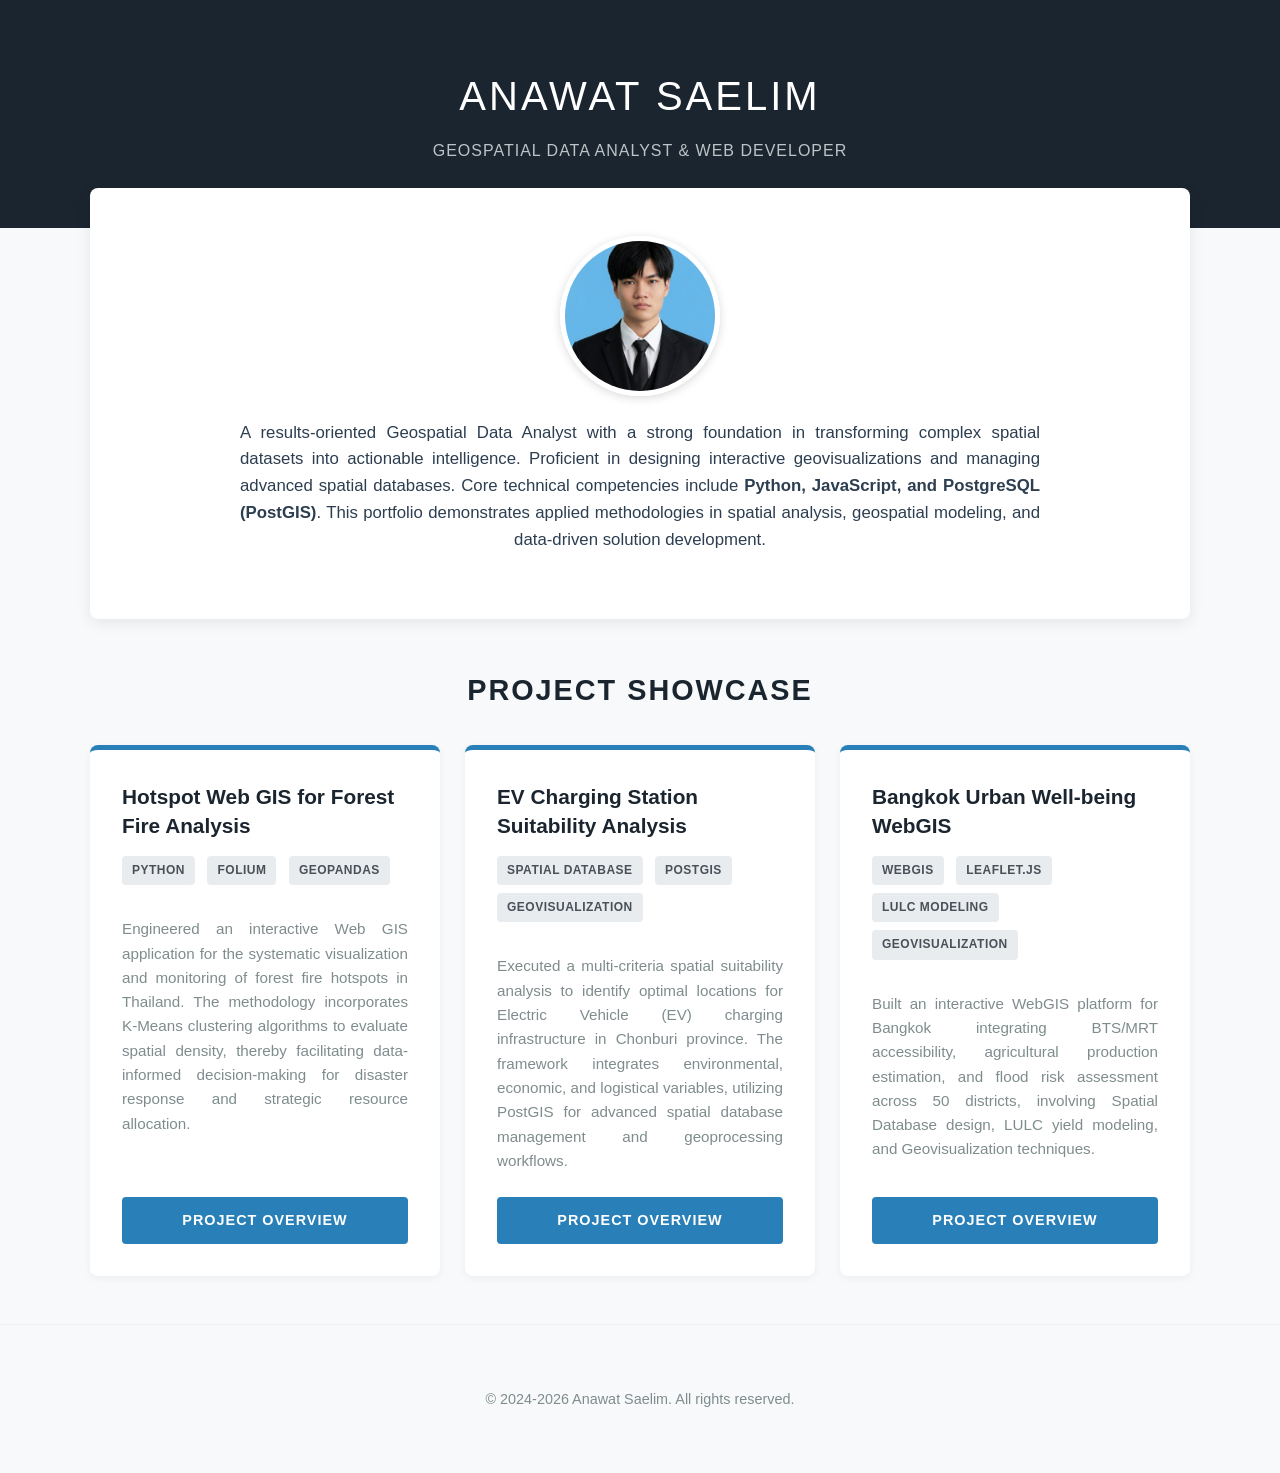
==== commit ff64a57a: "Add files via upload" ====
--- a/index.html
+++ b/index.html
@@ -282,24 +282,6 @@
                 </div>
             </div>
 
-            <div class="project-card">
-                <div>
-                    <h3>Monitoring Environmental Factors Influencing Phytoplankton Variability</h3>
-                    <div class="tags">
-                        <span class="tag">Google Earth Engine</span>
-                        <span class="tag">Remote Sensing</span>
-                        <span class="tag">Sentinel-2</span>
-                        <span class="tag">MODIS</span>
-                    </div>
-                    <p class="project-description">
-                        Utilized Google Earth Engine (GEE) to analyze and monitor environmental variables (SST, PAR, wind, precipitation) affecting phytoplankton (Chl-a) variability over the Upper Gulf of Thailand and Bangkok inland waters at 10 m, involving multi-sensor remote-sensing data fusion, monthly compositing, time-series analysis, and per-pixel Pearson correlation mapping.
-                    </p>
-                </div>
-                <div class="btn-container">
-                    <a href="Phytoplankton/index.html" class="btn">Project Overview</a>
-                </div>
-            </div>
-
         </div>
     </div>
 
